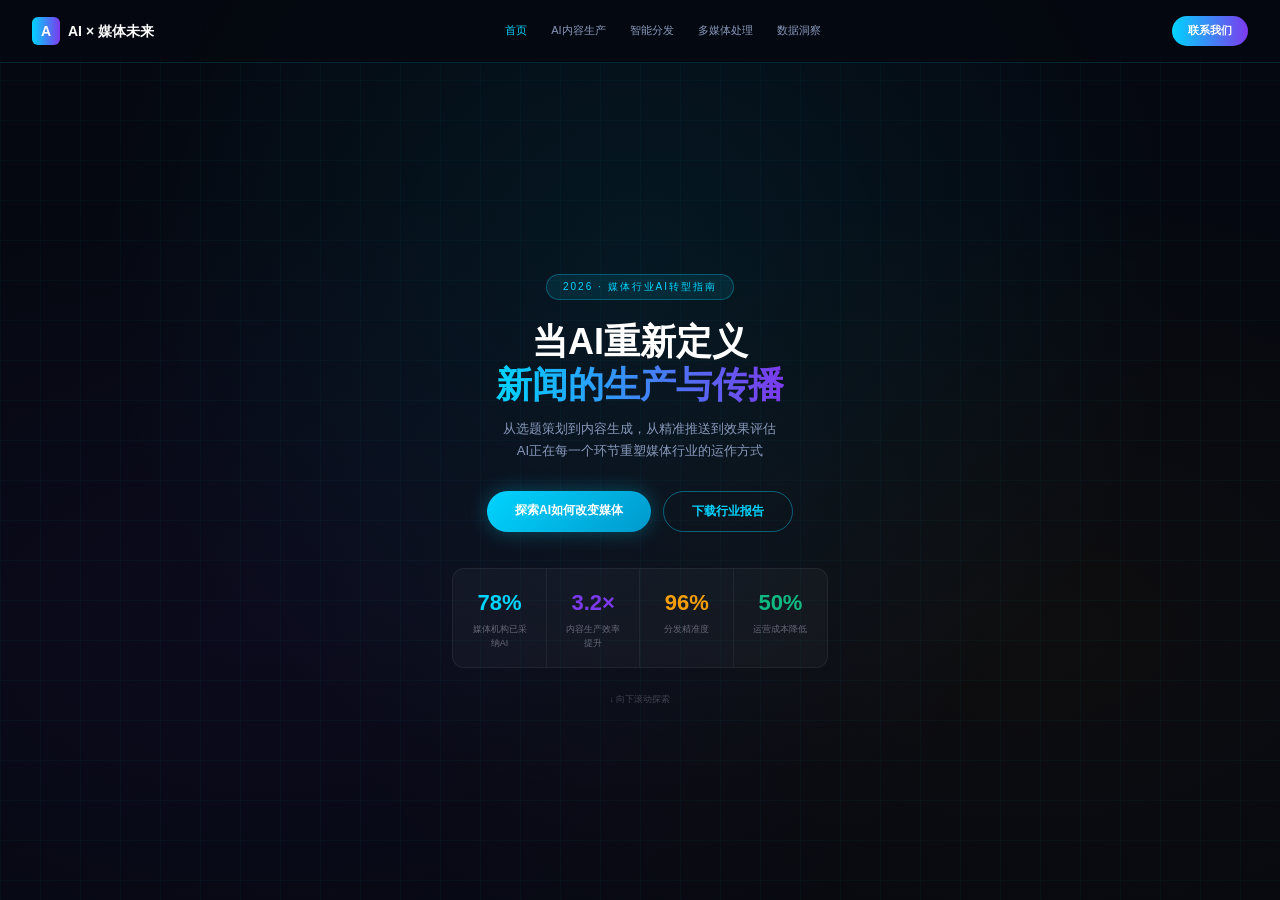
==== index.html @ 58818c27 "feat: hero section with gradient title, stats bar, and CTAs" ====
<!DOCTYPE html>
<html lang="zh-CN">
<head>
  <meta charset="UTF-8">
  <meta name="viewport" content="width=device-width, initial-scale=1.0">
  <title>AI × 媒体未来</title>
  <link rel="stylesheet" href="styles.css">
</head>
<body>
  <nav class="navbar">
    <div class="navbar__logo">
      <div class="navbar__logo-icon">A</div>
      <span class="navbar__logo-text">AI × 媒体未来</span>
    </div>
    <div class="navbar__links">
      <a href="#" class="navbar__link navbar__link--active">首页</a>
      <a href="#scene-cyan" class="navbar__link">AI内容生产</a>
      <a href="#scene-purple" class="navbar__link">智能分发</a>
      <a href="#scene-gold" class="navbar__link">多媒体处理</a>
      <a href="#scene-green" class="navbar__link">数据洞察</a>
    </div>
    <a href="#cta" class="navbar__cta">联系我们</a>
  </nav>
  <section class="hero">
    <div class="hero__grid-bg"></div>
    <div class="hero__content">
      <div class="hero__badge">2026 · 媒体行业AI转型指南</div>
      <h1 class="hero__title">
        当AI重新定义<br>
        <span class="hero__title-gradient">新闻的生产与传播</span>
      </h1>
      <p class="hero__subtitle">
        从选题策划到内容生成，从精准推送到效果评估<br>
        AI正在每一个环节重塑媒体行业的运作方式
      </p>
      <div class="hero__buttons">
        <a href="#scene-cyan" class="btn btn--primary">探索AI如何改变媒体</a>
        <a href="#" class="btn btn--outline">下载行业报告</a>
      </div>
      <div class="hero__stats">
        <div class="hero__stat">
          <div class="hero__stat-value" style="color: var(--cyan)">78%</div>
          <div class="hero__stat-label">媒体机构已采纳AI</div>
        </div>
        <div class="hero__stat">
          <div class="hero__stat-value" style="color: var(--purple)">3.2×</div>
          <div class="hero__stat-label">内容生产效率提升</div>
        </div>
        <div class="hero__stat">
          <div class="hero__stat-value" style="color: var(--gold)">96%</div>
          <div class="hero__stat-label">分发精准度</div>
        </div>
        <div class="hero__stat">
          <div class="hero__stat-value" style="color: var(--green)">50%</div>
          <div class="hero__stat-label">运营成本降低</div>
        </div>
      </div>
      <div class="hero__scroll-hint">↓ 向下滚动探索</div>
    </div>
  </section>
  <section id="scene-cyan" class="scene scene--cyan"></section>
  <section id="scene-purple" class="scene scene--purple"></section>
  <section id="scene-gold" class="scene scene--gold"></section>
  <section id="scene-green" class="scene scene--green"></section>
  <section class="cta-section"></section>
  <footer class="footer"></footer>
</body>
</html>
---- styles.css ----
*,
*::before,
*::after {
  margin: 0;
  padding: 0;
  box-sizing: border-box;
}

:root {
  --bg: #050810;
  --bg-card: #111833;
  --text: #fff;
  --text-secondary: #8899bb;
  --text-muted: #667;
  --text-dim: #445;
  --cyan: #00d4ff;
  --purple: #7c3aed;
  --gold: #f59e0b;
  --green: #10b981;
  --theme-color: var(--cyan);
  --gradient: linear-gradient(90deg, #00d4ff, #7c3aed);
}

body {
  font-family: -apple-system, BlinkMacSystemFont, "Segoe UI", Roboto, sans-serif;
  background: var(--bg);
  color: var(--text);
  line-height: 1.6;
  overflow-x: hidden;
}

a {
  text-decoration: none;
  color: inherit;
}

/* ── Navbar ── */

.navbar {
  position: fixed;
  top: 0;
  left: 0;
  right: 0;
  z-index: 100;
  display: flex;
  align-items: center;
  justify-content: space-between;
  padding: 16px 32px;
  background: rgba(5, 8, 16, 0.9);
  border-bottom: 1px solid rgba(0, 212, 255, 0.15);
}

.navbar__logo {
  display: flex;
  align-items: center;
  gap: 8px;
}

.navbar__logo-icon {
  width: 28px;
  height: 28px;
  background: var(--gradient);
  border-radius: 6px;
  display: flex;
  align-items: center;
  justify-content: center;
  font-size: 14px;
  font-weight: bold;
  color: var(--text);
}

.navbar__logo-text {
  font-size: 14px;
  font-weight: 600;
}

.navbar__links {
  display: flex;
  gap: 24px;
}

.navbar__link {
  font-size: 11px;
  color: var(--text-secondary);
  transition: color 0.3s;
}

.navbar__link:hover,
.navbar__link--active {
  color: var(--cyan);
}

.navbar__cta {
  background: var(--gradient);
  color: var(--text);
  padding: 6px 16px;
  border-radius: 20px;
  font-size: 11px;
  font-weight: 600;
  transition: box-shadow 0.3s;
}

.navbar__cta:hover {
  box-shadow: 0 0 16px rgba(0, 212, 255, 0.4);
}

/* Buttons */
.btn {
  display: inline-block;
  padding: 10px 28px;
  border-radius: 24px;
  font-size: 12px;
  font-weight: 600;
  transition: all 0.3s;
}

.btn--primary {
  background: linear-gradient(135deg, #00d4ff, #0099cc);
  color: var(--text);
  box-shadow: 0 0 20px rgba(0, 212, 255, 0.3);
}

.btn--primary:hover {
  box-shadow: 0 0 30px rgba(0, 212, 255, 0.5);
}

.btn--outline {
  border: 1px solid rgba(0, 212, 255, 0.4);
  color: var(--cyan);
}

.btn--outline:hover {
  border-color: var(--cyan);
  background: rgba(0, 212, 255, 0.05);
}

/* Hero */
.hero {
  position: relative;
  min-height: 100vh;
  display: flex;
  align-items: center;
  justify-content: center;
  text-align: center;
  padding: 120px 32px 40px;
  background:
    radial-gradient(ellipse at 50% 30%, rgba(0, 212, 255, 0.08) 0%, transparent 60%),
    radial-gradient(ellipse at 20% 70%, rgba(124, 58, 237, 0.06) 0%, transparent 50%),
    radial-gradient(ellipse at 80% 70%, rgba(245, 158, 11, 0.04) 0%, transparent 50%);
}

.hero__grid-bg {
  position: absolute;
  inset: 0;
  background-image:
    linear-gradient(rgba(0, 212, 255, 0.03) 1px, transparent 1px),
    linear-gradient(90deg, rgba(0, 212, 255, 0.03) 1px, transparent 1px);
  background-size: 40px 40px;
  pointer-events: none;
}

.hero__content {
  position: relative;
  display: flex;
  flex-direction: column;
  align-items: center;
  max-width: 600px;
}

.hero__badge {
  display: inline-block;
  background: rgba(0, 212, 255, 0.1);
  border: 1px solid rgba(0, 212, 255, 0.3);
  border-radius: 20px;
  padding: 4px 16px;
  font-size: 10px;
  color: var(--cyan);
  letter-spacing: 2px;
  margin-bottom: 20px;
}

.hero__title {
  font-size: 36px;
  font-weight: 800;
  line-height: 1.2;
  margin-bottom: 12px;
}

.hero__title-gradient {
  background: var(--gradient);
  -webkit-background-clip: text;
  -webkit-text-fill-color: transparent;
  background-clip: text;
}

.hero__subtitle {
  font-size: 13px;
  color: var(--text-secondary);
  line-height: 1.7;
  margin-bottom: 28px;
}

.hero__buttons {
  display: flex;
  gap: 12px;
  margin-bottom: 36px;
}

.hero__stats {
  display: flex;
  width: 100%;
  max-width: 560px;
  background: rgba(255, 255, 255, 0.03);
  border: 1px solid rgba(255, 255, 255, 0.06);
  border-radius: 12px;
  overflow: hidden;
}

.hero__stat {
  flex: 1;
  padding: 16px;
  text-align: center;
  border-right: 1px solid rgba(255, 255, 255, 0.06);
}

.hero__stat:last-child {
  border-right: none;
}

.hero__stat-value {
  font-size: 22px;
  font-weight: 800;
}

.hero__stat-label {
  font-size: 9px;
  color: var(--text-muted);
  margin-top: 2px;
}

.hero__scroll-hint {
  margin-top: 24px;
  font-size: 9px;
  color: var(--text-dim);
  animation: pulse 2s infinite;
}

@keyframes pulse {
  0%, 100% { opacity: 0.4; }
  50% { opacity: 1; }
}
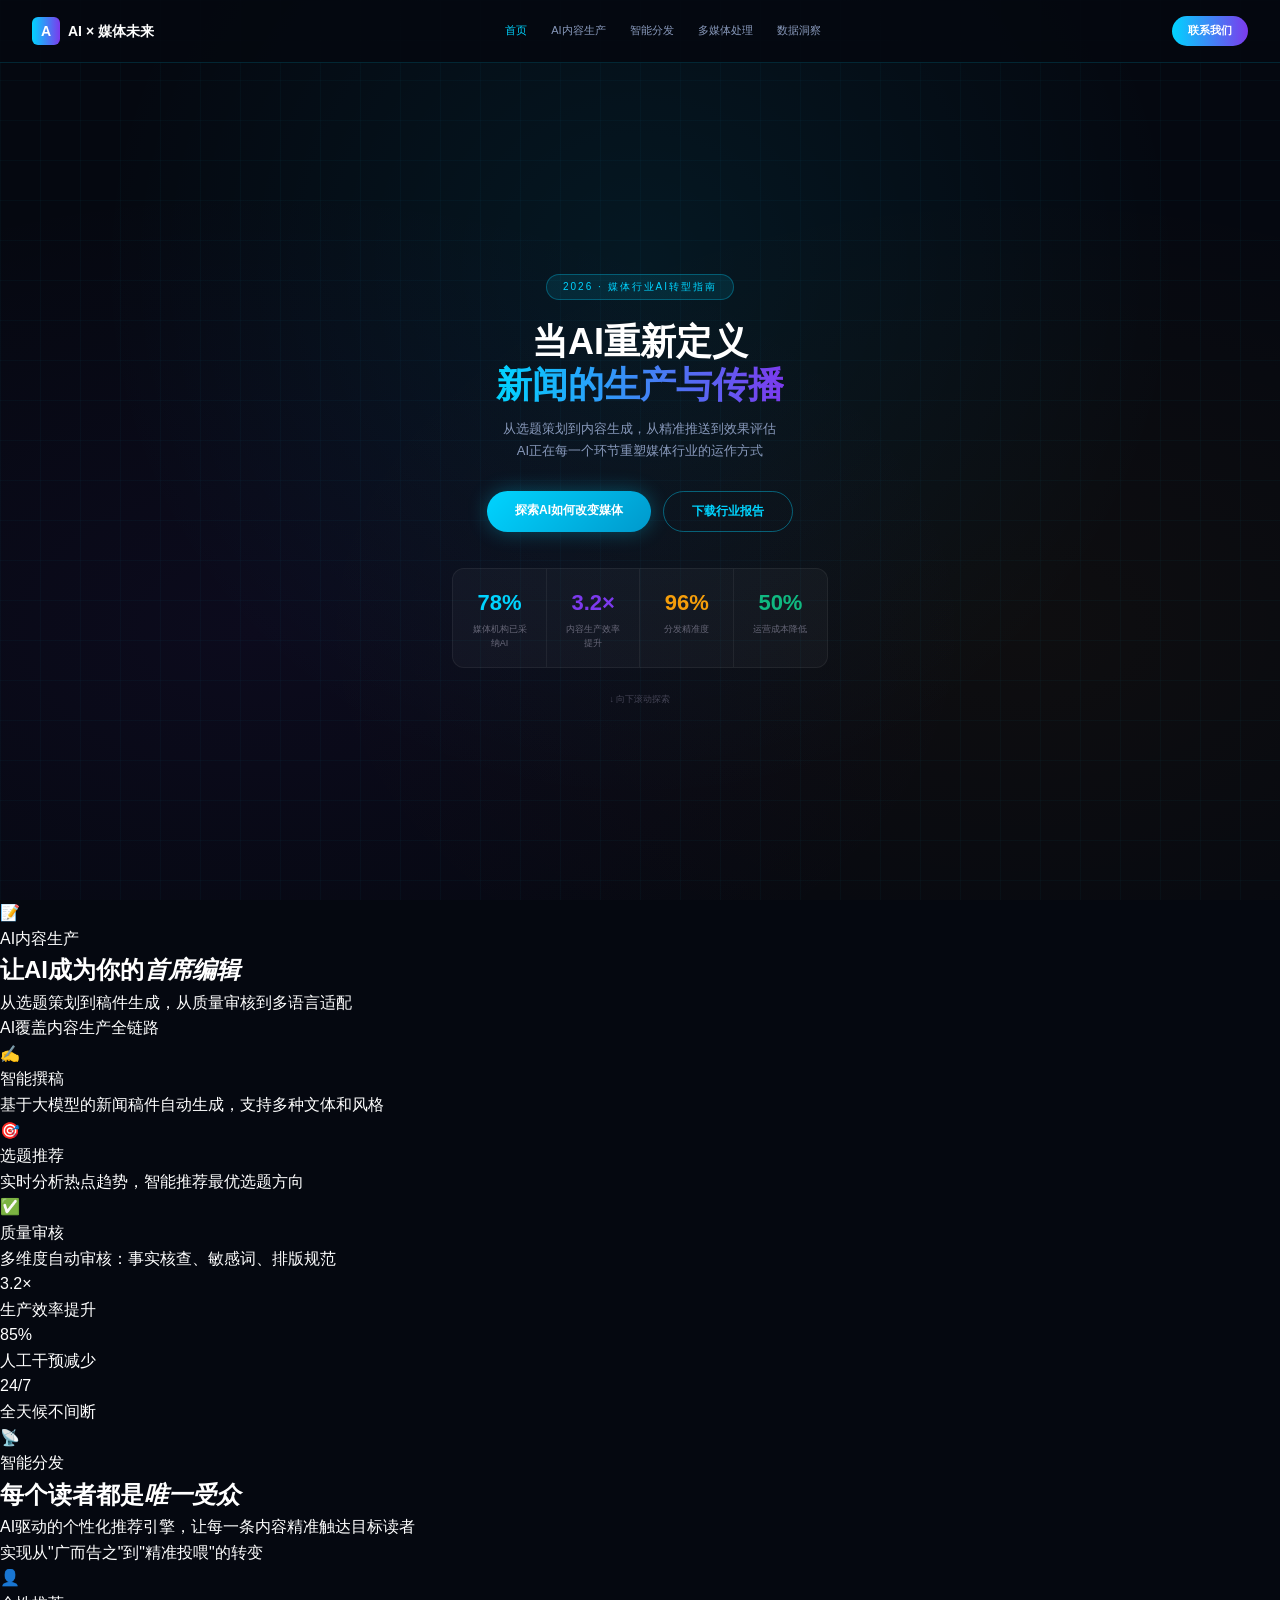
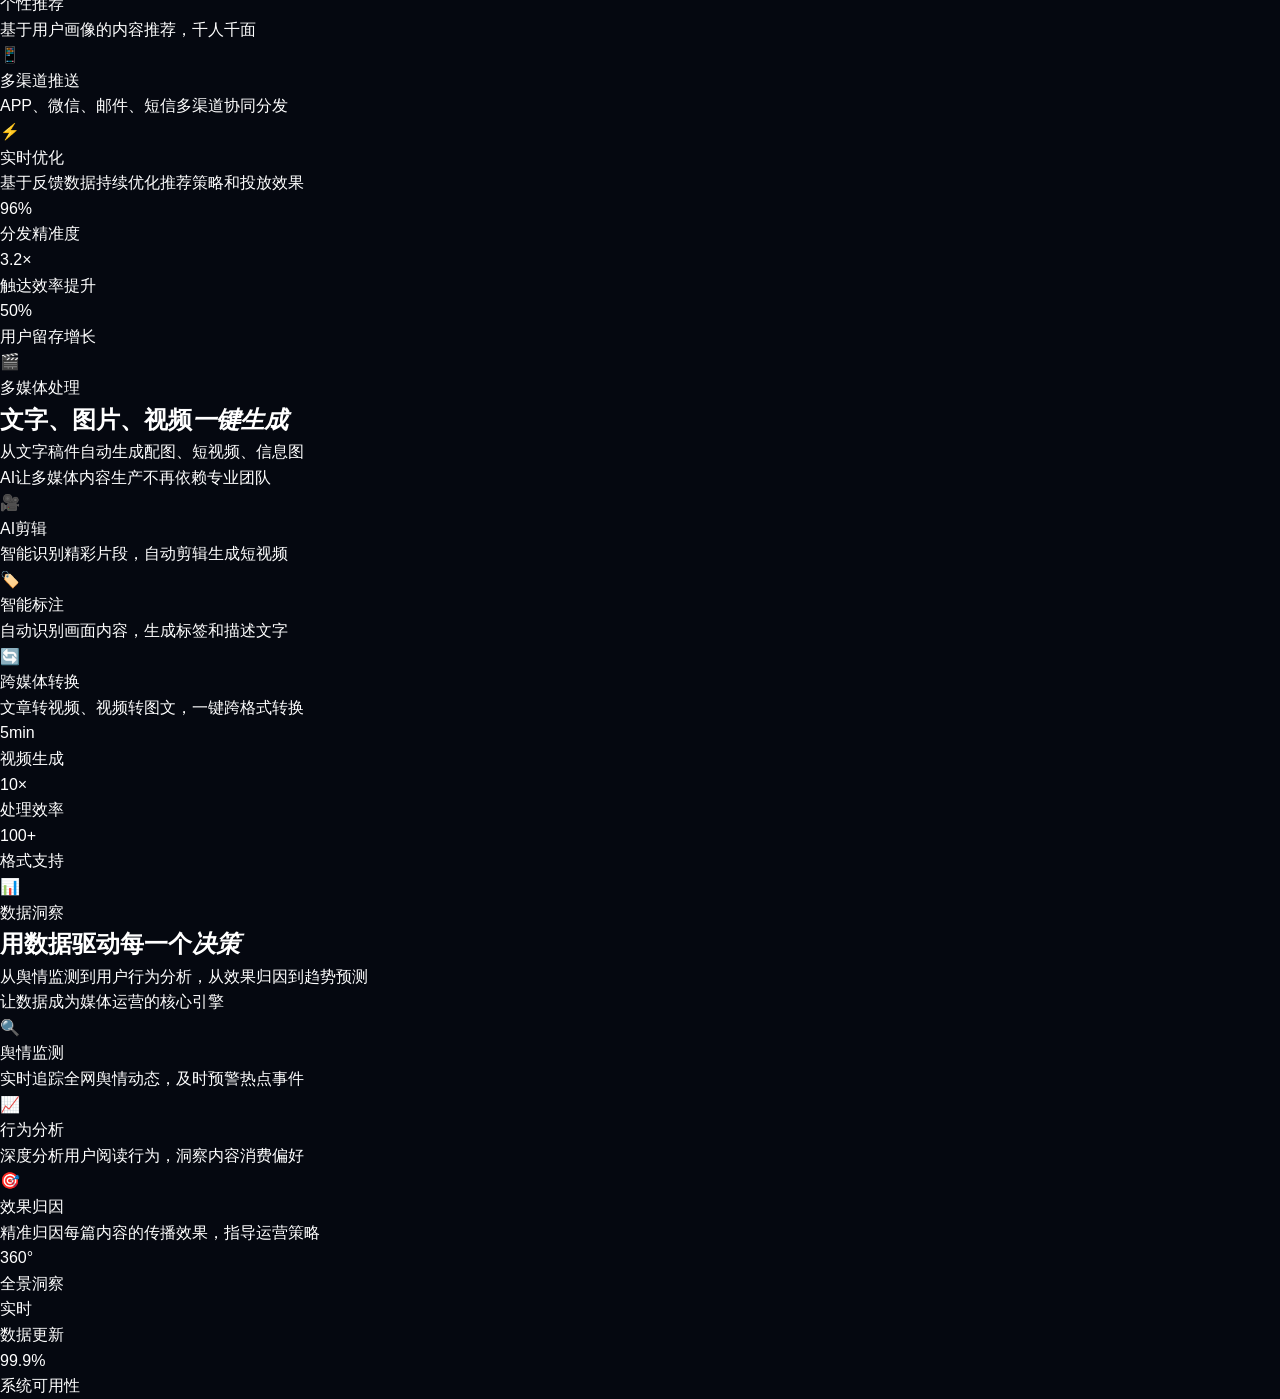
==== commit 3282821e: "feat: add remaining 3 scene sections (purple, gold, green)" ====
--- a/index.html
+++ b/index.html
@@ -58,10 +58,166 @@
       <div class="hero__scroll-hint">↓ 向下滚动探索</div>
     </div>
   </section>
-  <section id="scene-cyan" class="scene scene--cyan"></section>
-  <section id="scene-purple" class="scene scene--purple"></section>
-  <section id="scene-gold" class="scene scene--gold"></section>
-  <section id="scene-green" class="scene scene--green"></section>
+  <section id="scene-cyan" class="scene scene--cyan">
+    <div class="scene__divider"></div>
+    <div class="scene__label">
+      <div class="scene__icon">📝</div>
+      <span class="scene__label-text">AI内容生产</span>
+    </div>
+    <h2 class="scene__title">让AI成为你的<em>首席编辑</em></h2>
+    <p class="scene__desc">从选题策划到稿件生成，从质量审核到多语言适配<br>AI覆盖内容生产全链路</p>
+    <div class="scene__cards">
+      <div class="scene__card">
+        <div class="scene__card-icon">✍️</div>
+        <div class="scene__card-title">智能撰稿</div>
+        <div class="scene__card-desc">基于大模型的新闻稿件自动生成，支持多种文体和风格</div>
+      </div>
+      <div class="scene__card">
+        <div class="scene__card-icon">🎯</div>
+        <div class="scene__card-title">选题推荐</div>
+        <div class="scene__card-desc">实时分析热点趋势，智能推荐最优选题方向</div>
+      </div>
+      <div class="scene__card">
+        <div class="scene__card-icon">✅</div>
+        <div class="scene__card-title">质量审核</div>
+        <div class="scene__card-desc">多维度自动审核：事实核查、敏感词、排版规范</div>
+      </div>
+    </div>
+    <div class="scene__data">
+      <div class="scene__data-item">
+        <div class="scene__data-value">3.2×</div>
+        <div class="scene__data-label">生产效率提升</div>
+      </div>
+      <div class="scene__data-item">
+        <div class="scene__data-value">85%</div>
+        <div class="scene__data-label">人工干预减少</div>
+      </div>
+      <div class="scene__data-item">
+        <div class="scene__data-value">24/7</div>
+        <div class="scene__data-label">全天候不间断</div>
+      </div>
+    </div>
+  </section>
+  <section id="scene-purple" class="scene scene--purple">
+    <div class="scene__divider"></div>
+    <div class="scene__label">
+      <div class="scene__icon">📡</div>
+      <span class="scene__label-text">智能分发</span>
+    </div>
+    <h2 class="scene__title">每个读者都是<em>唯一受众</em></h2>
+    <p class="scene__desc">AI驱动的个性化推荐引擎，让每一条内容精准触达目标读者<br>实现从"广而告之"到"精准投喂"的转变</p>
+    <div class="scene__cards">
+      <div class="scene__card">
+        <div class="scene__card-icon">👤</div>
+        <div class="scene__card-title">个性推荐</div>
+        <div class="scene__card-desc">基于用户画像的内容推荐，千人千面</div>
+      </div>
+      <div class="scene__card">
+        <div class="scene__card-icon">📱</div>
+        <div class="scene__card-title">多渠道推送</div>
+        <div class="scene__card-desc">APP、微信、邮件、短信多渠道协同分发</div>
+      </div>
+      <div class="scene__card">
+        <div class="scene__card-icon">⚡</div>
+        <div class="scene__card-title">实时优化</div>
+        <div class="scene__card-desc">基于反馈数据持续优化推荐策略和投放效果</div>
+      </div>
+    </div>
+    <div class="scene__data">
+      <div class="scene__data-item">
+        <div class="scene__data-value">96%</div>
+        <div class="scene__data-label">分发精准度</div>
+      </div>
+      <div class="scene__data-item">
+        <div class="scene__data-value">3.2×</div>
+        <div class="scene__data-label">触达效率提升</div>
+      </div>
+      <div class="scene__data-item">
+        <div class="scene__data-value">50%</div>
+        <div class="scene__data-label">用户留存增长</div>
+      </div>
+    </div>
+  </section>
+  <section id="scene-gold" class="scene scene--gold">
+    <div class="scene__divider"></div>
+    <div class="scene__label">
+      <div class="scene__icon">🎬</div>
+      <span class="scene__label-text">多媒体处理</span>
+    </div>
+    <h2 class="scene__title">文字、图片、视频<em>一键生成</em></h2>
+    <p class="scene__desc">从文字稿件自动生成配图、短视频、信息图<br>AI让多媒体内容生产不再依赖专业团队</p>
+    <div class="scene__cards">
+      <div class="scene__card">
+        <div class="scene__card-icon">🎥</div>
+        <div class="scene__card-title">AI剪辑</div>
+        <div class="scene__card-desc">智能识别精彩片段，自动剪辑生成短视频</div>
+      </div>
+      <div class="scene__card">
+        <div class="scene__card-icon">🏷️</div>
+        <div class="scene__card-title">智能标注</div>
+        <div class="scene__card-desc">自动识别画面内容，生成标签和描述文字</div>
+      </div>
+      <div class="scene__card">
+        <div class="scene__card-icon">🔄</div>
+        <div class="scene__card-title">跨媒体转换</div>
+        <div class="scene__card-desc">文章转视频、视频转图文，一键跨格式转换</div>
+      </div>
+    </div>
+    <div class="scene__data">
+      <div class="scene__data-item">
+        <div class="scene__data-value">5min</div>
+        <div class="scene__data-label">视频生成</div>
+      </div>
+      <div class="scene__data-item">
+        <div class="scene__data-value">10×</div>
+        <div class="scene__data-label">处理效率</div>
+      </div>
+      <div class="scene__data-item">
+        <div class="scene__data-value">100+</div>
+        <div class="scene__data-label">格式支持</div>
+      </div>
+    </div>
+  </section>
+  <section id="scene-green" class="scene scene--green">
+    <div class="scene__divider"></div>
+    <div class="scene__label">
+      <div class="scene__icon">📊</div>
+      <span class="scene__label-text">数据洞察</span>
+    </div>
+    <h2 class="scene__title">用数据驱动每一个<em>决策</em></h2>
+    <p class="scene__desc">从舆情监测到用户行为分析，从效果归因到趋势预测<br>让数据成为媒体运营的核心引擎</p>
+    <div class="scene__cards">
+      <div class="scene__card">
+        <div class="scene__card-icon">🔍</div>
+        <div class="scene__card-title">舆情监测</div>
+        <div class="scene__card-desc">实时追踪全网舆情动态，及时预警热点事件</div>
+      </div>
+      <div class="scene__card">
+        <div class="scene__card-icon">📈</div>
+        <div class="scene__card-title">行为分析</div>
+        <div class="scene__card-desc">深度分析用户阅读行为，洞察内容消费偏好</div>
+      </div>
+      <div class="scene__card">
+        <div class="scene__card-icon">🎯</div>
+        <div class="scene__card-title">效果归因</div>
+        <div class="scene__card-desc">精准归因每篇内容的传播效果，指导运营策略</div>
+      </div>
+    </div>
+    <div class="scene__data">
+      <div class="scene__data-item">
+        <div class="scene__data-value">360°</div>
+        <div class="scene__data-label">全景洞察</div>
+      </div>
+      <div class="scene__data-item">
+        <div class="scene__data-value">实时</div>
+        <div class="scene__data-label">数据更新</div>
+      </div>
+      <div class="scene__data-item">
+        <div class="scene__data-value">99.9%</div>
+        <div class="scene__data-label">系统可用性</div>
+      </div>
+    </div>
+  </section>
   <section class="cta-section"></section>
   <footer class="footer"></footer>
 </body>
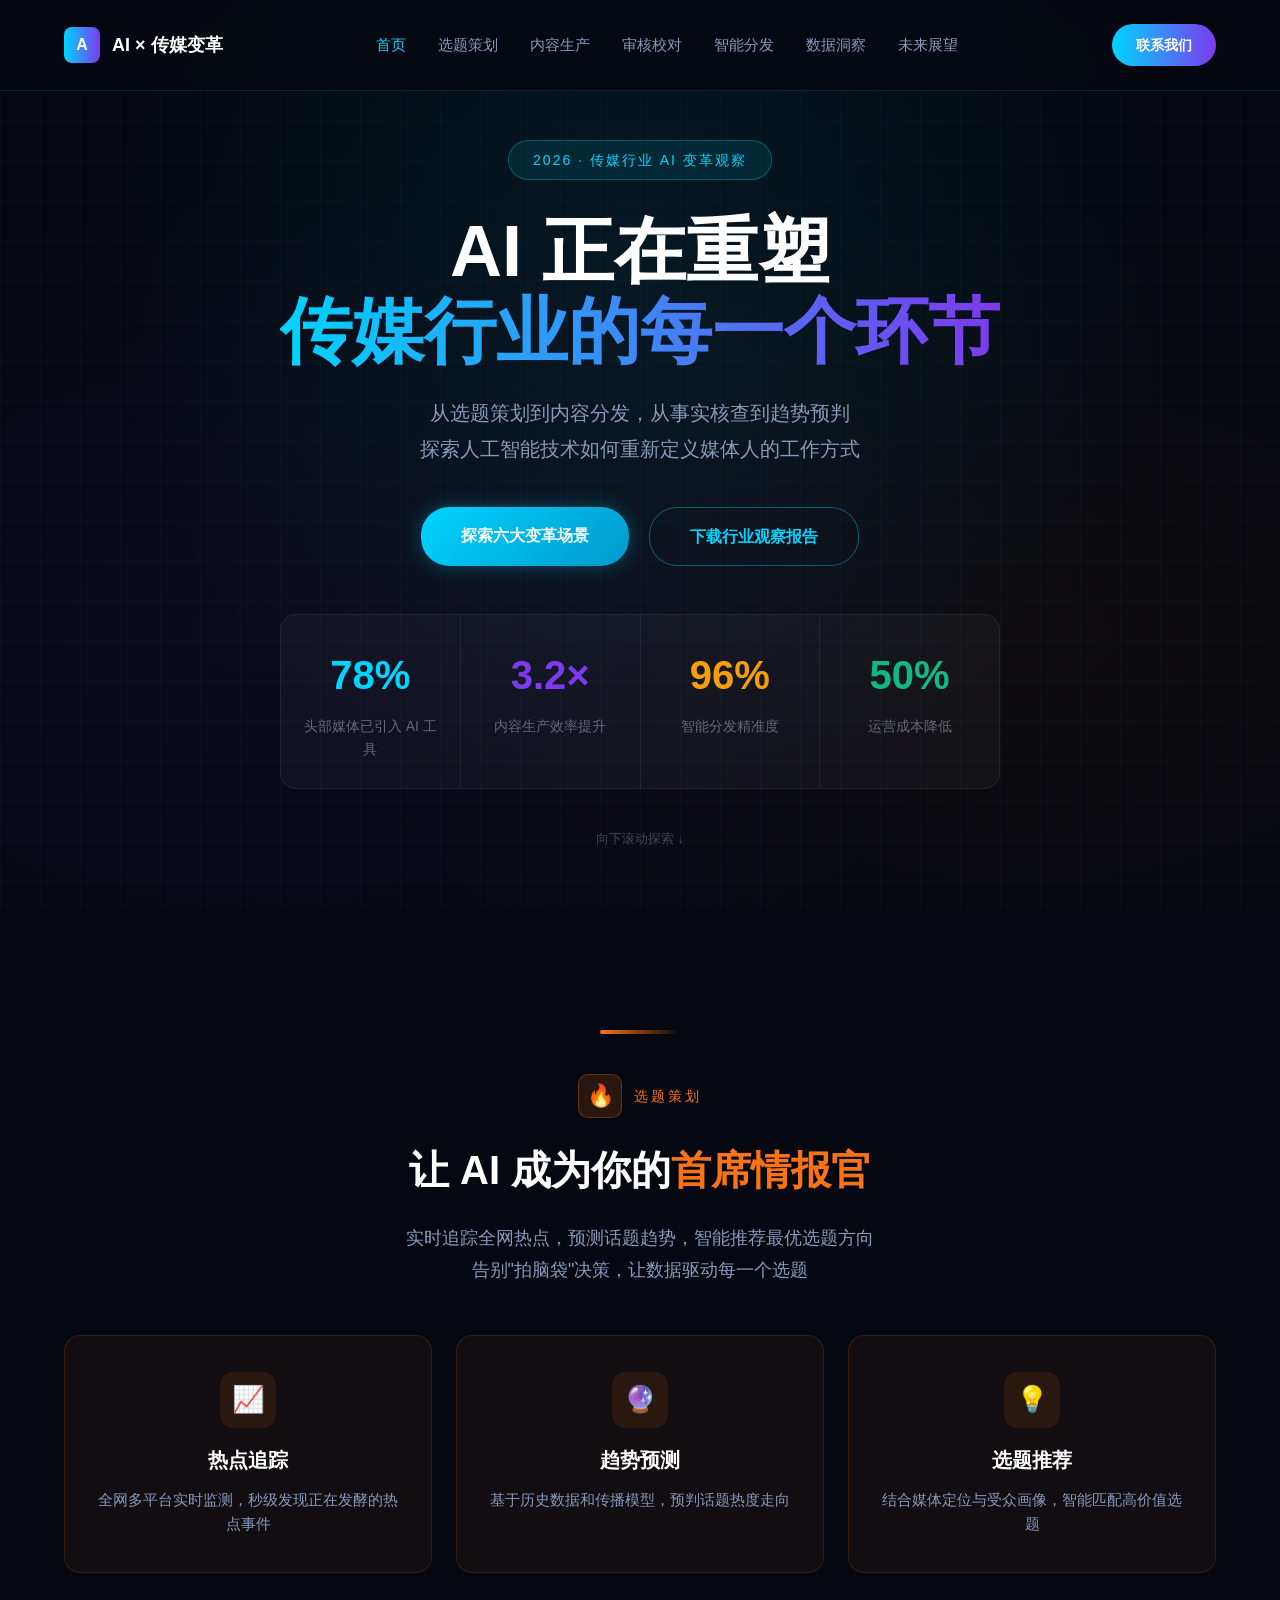
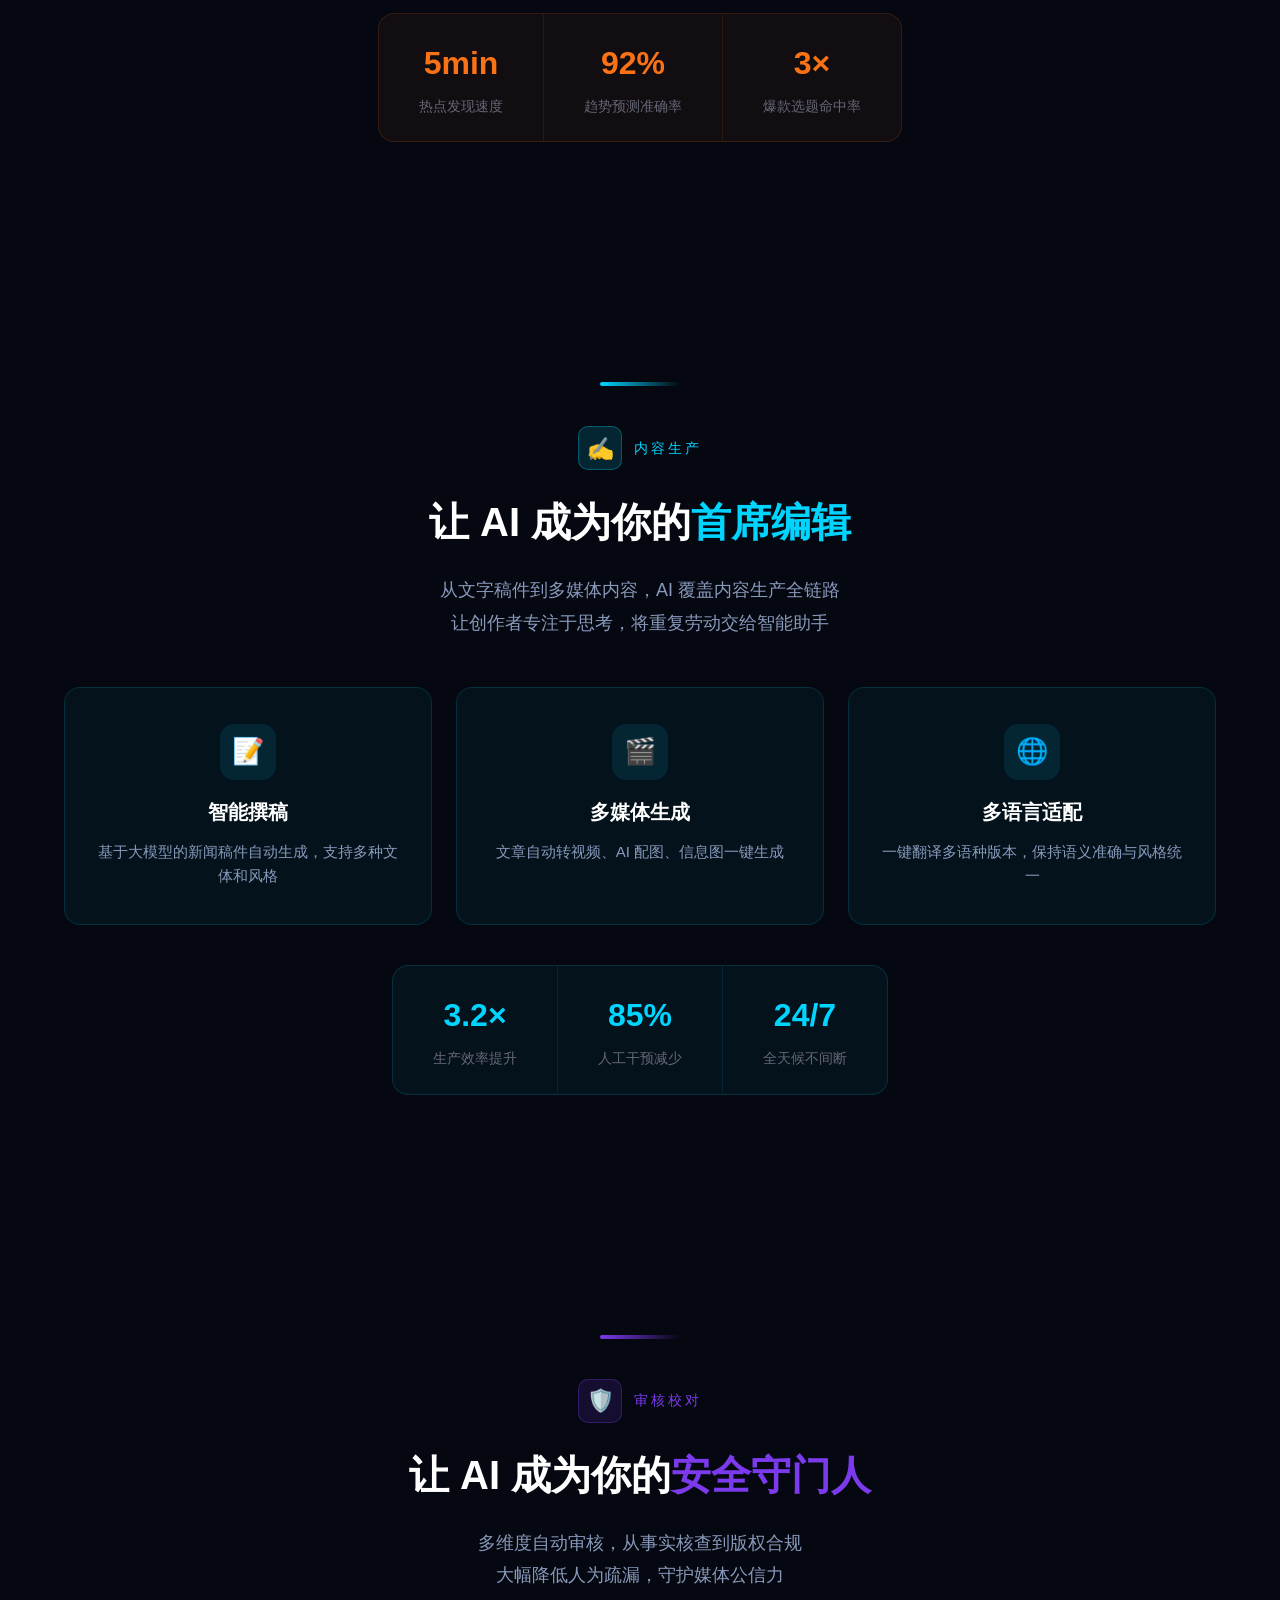
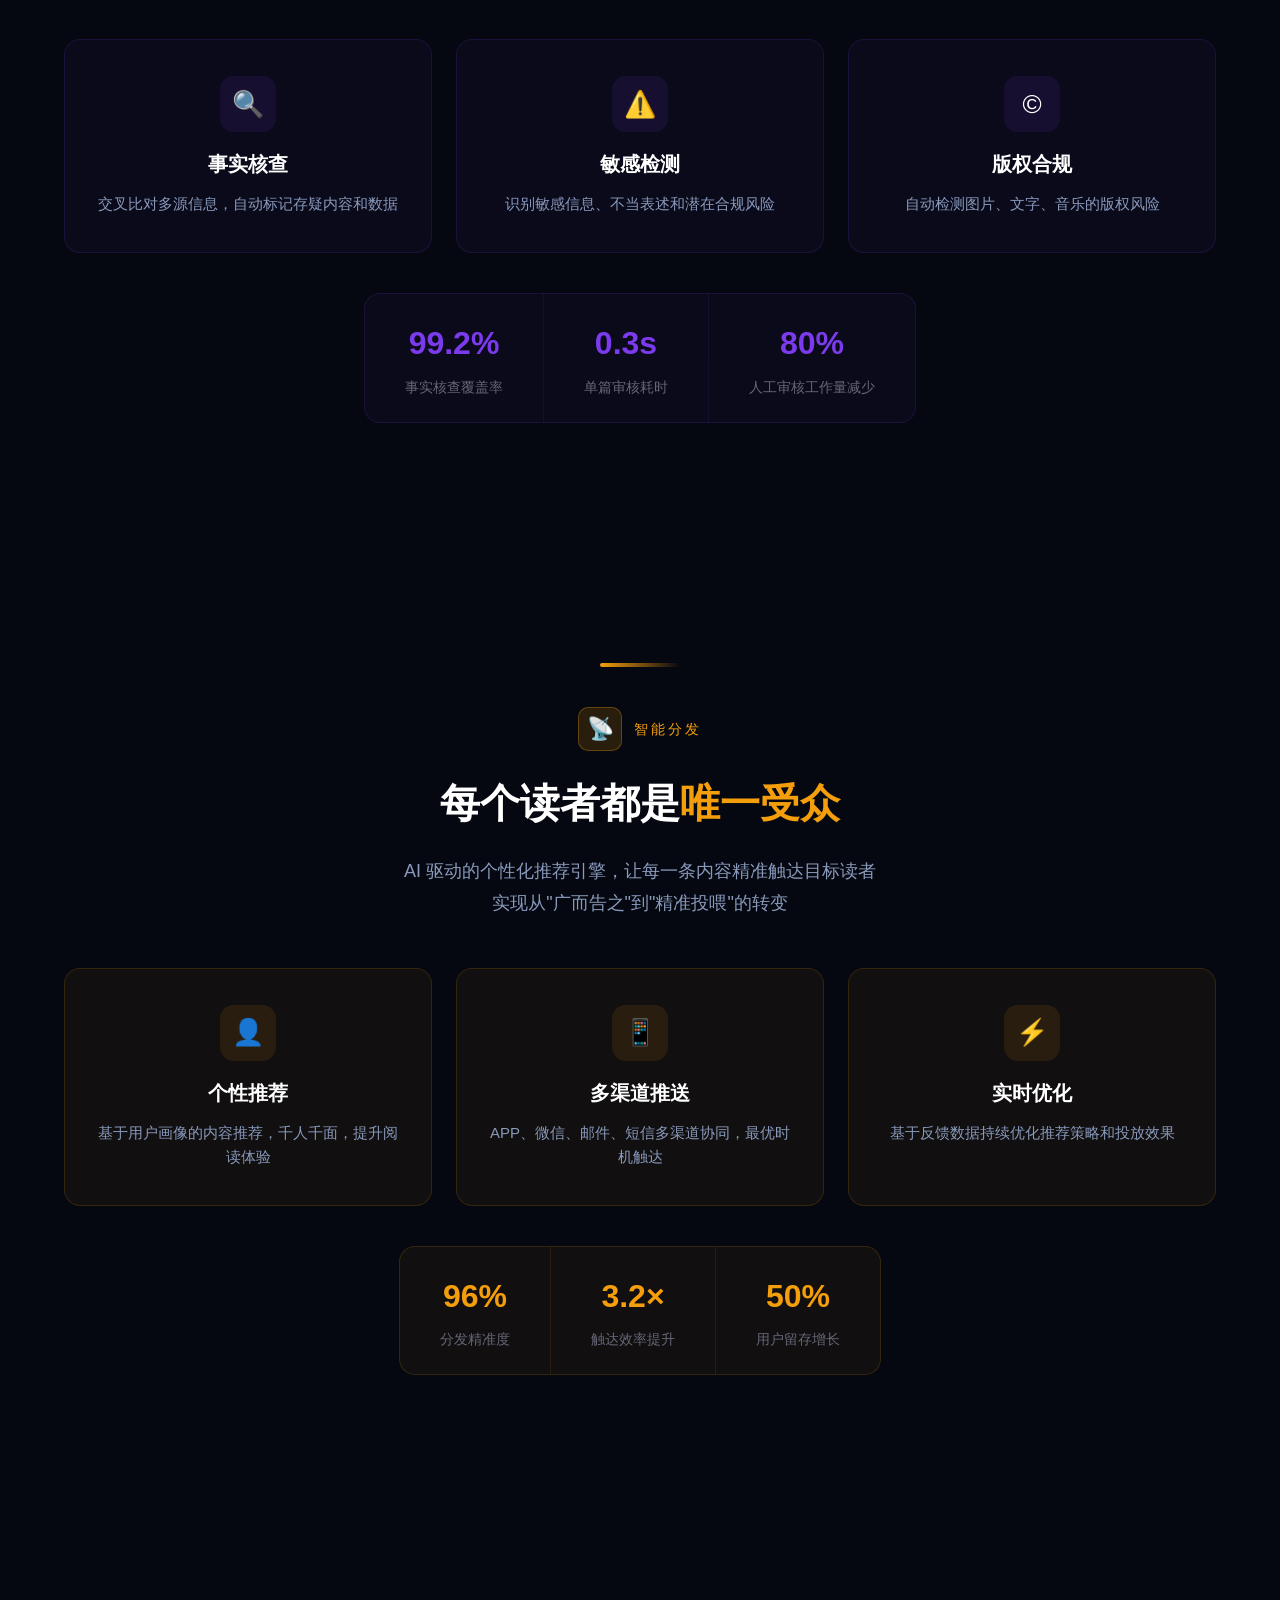
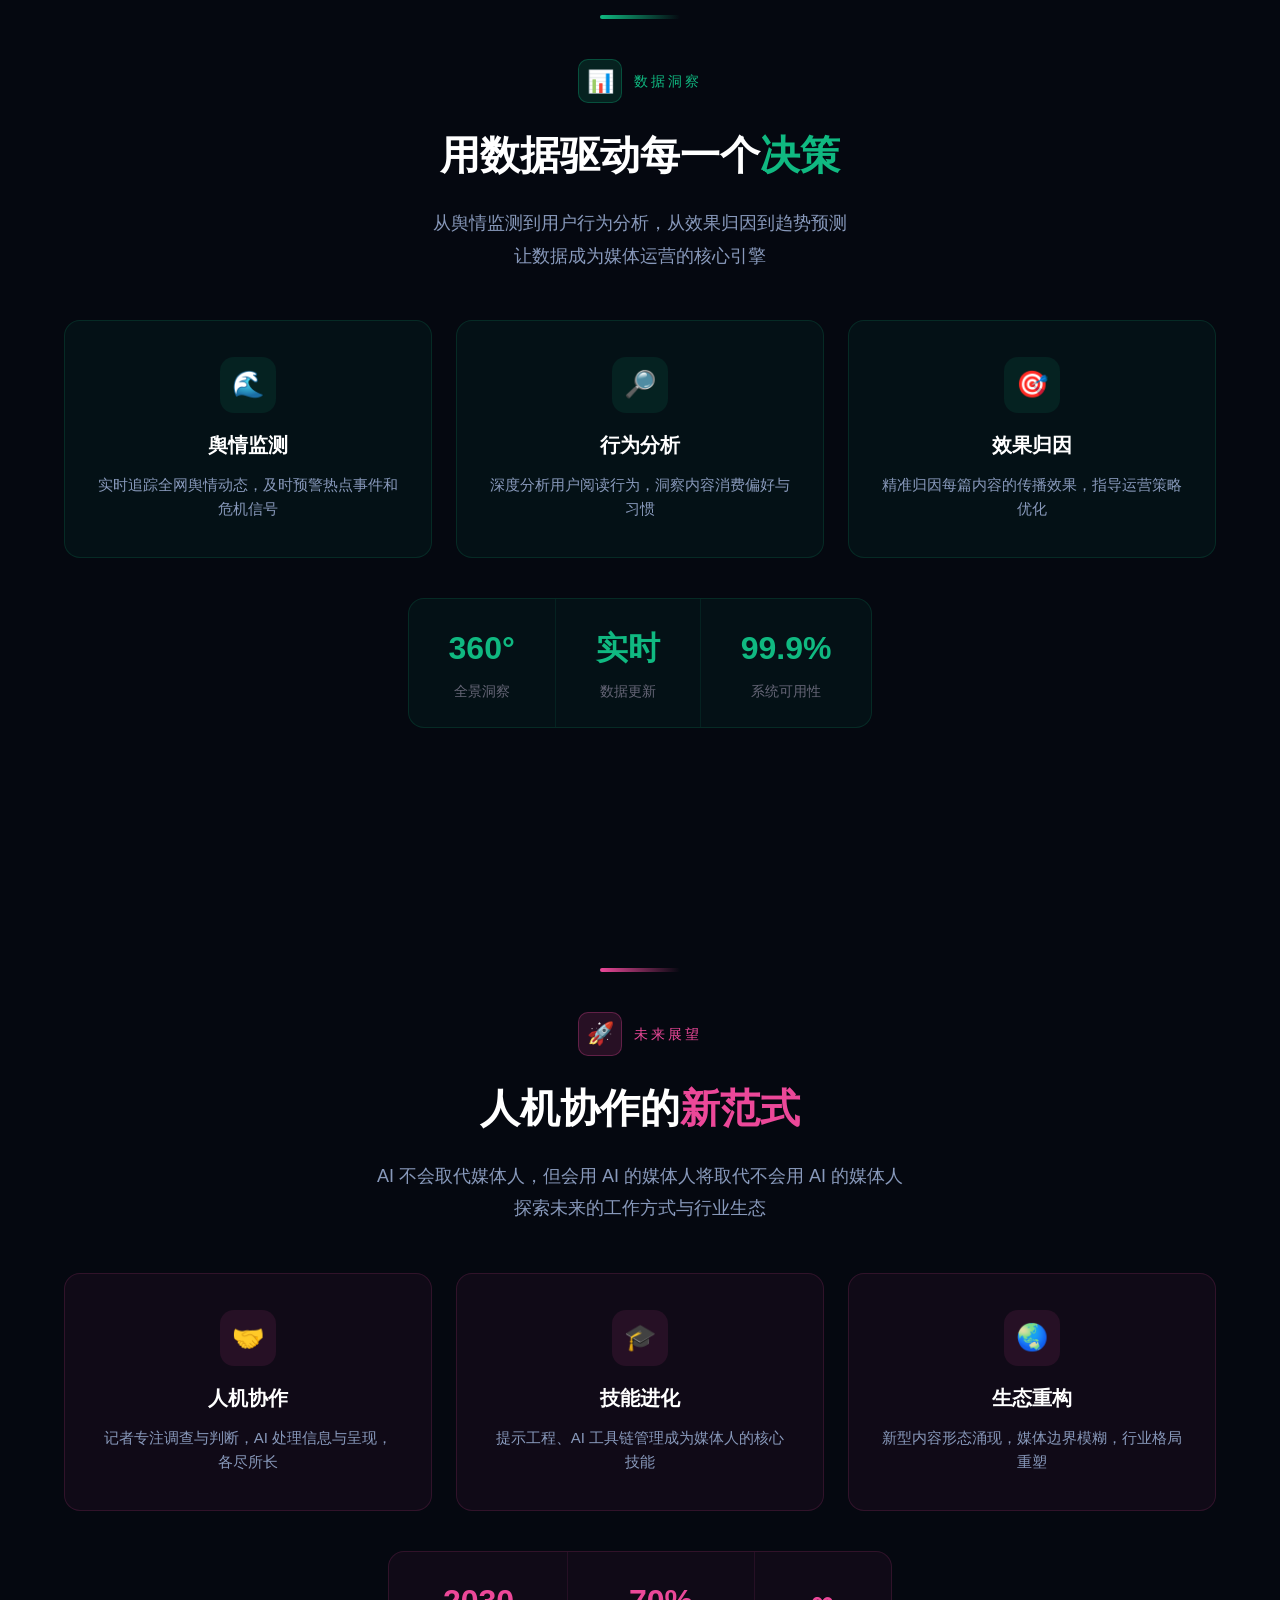
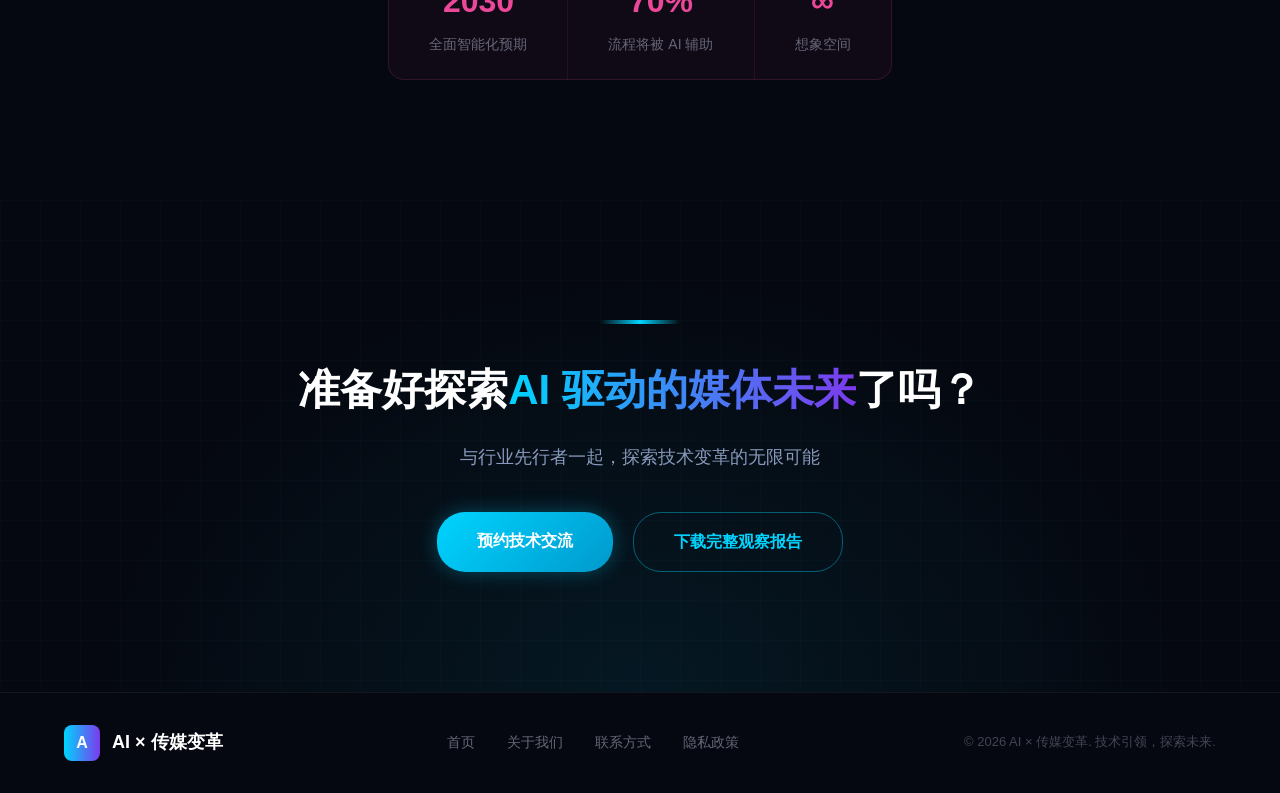
==== commit fc32d5bc: "feat: add detail pages for all six sections and link from homepage - Convert remaining 4 section car" ====
--- a/index.html
+++ b/index.html
@@ -3,44 +3,54 @@
 <head>
   <meta charset="UTF-8">
   <meta name="viewport" content="width=device-width, initial-scale=1.0">
-  <title>AI × 媒体未来</title>
+  <meta name="description" content="探索AI如何重塑传媒行业——从选题策划到内容分发，了解人工智能对媒体人工作方式的六大变革">
+  <meta name="keywords" content="AI,人工智能,传媒行业,新闻媒体,内容生产,智能分发">
+  <meta name="author" content="HW">
+  <meta property="og:title" content="AI 正在重塑传媒行业">
+  <meta property="og:description" content="探索AI如何重塑传媒行业——从选题策划到内容分发">
+  <meta property="og:type" content="website">
+  <link rel="canonical" href="./">
+  <title>AI 正在重塑传媒行业</title>
   <link rel="stylesheet" href="styles.css">
 </head>
 <body>
   <nav class="navbar">
     <div class="navbar__logo">
       <div class="navbar__logo-icon">A</div>
-      <span class="navbar__logo-text">AI × 媒体未来</span>
+      <span class="navbar__logo-text">AI × 传媒变革</span>
     </div>
     <div class="navbar__links">
       <a href="#" class="navbar__link navbar__link--active">首页</a>
-      <a href="#scene-cyan" class="navbar__link">AI内容生产</a>
-      <a href="#scene-purple" class="navbar__link">智能分发</a>
-      <a href="#scene-gold" class="navbar__link">多媒体处理</a>
-      <a href="#scene-green" class="navbar__link">数据洞察</a>
+      <a href="#topic" class="navbar__link">选题策划</a>
+      <a href="#produce" class="navbar__link">内容生产</a>
+      <a href="#review" class="navbar__link">审核校对</a>
+      <a href="#distribute" class="navbar__link">智能分发</a>
+      <a href="#insight" class="navbar__link">数据洞察</a>
+      <a href="#future" class="navbar__link">未来展望</a>
     </div>
     <a href="#cta" class="navbar__cta">联系我们</a>
   </nav>
+
   <section class="hero">
     <div class="hero__grid-bg"></div>
     <div class="hero__content">
-      <div class="hero__badge">2026 · 媒体行业AI转型指南</div>
+      <div class="hero__badge">2026 · 传媒行业 AI 变革观察</div>
       <h1 class="hero__title">
-        当AI重新定义<br>
-        <span class="hero__title-gradient">新闻的生产与传播</span>
+        AI 正在重塑<br>
+        <span class="hero__title-gradient">传媒行业的每一个环节</span>
       </h1>
       <p class="hero__subtitle">
-        从选题策划到内容生成，从精准推送到效果评估<br>
-        AI正在每一个环节重塑媒体行业的运作方式
+        从选题策划到内容分发，从事实核查到趋势预判<br>
+        探索人工智能技术如何重新定义媒体人的工作方式
       </p>
       <div class="hero__buttons">
-        <a href="#scene-cyan" class="btn btn--primary">探索AI如何改变媒体</a>
-        <a href="#" class="btn btn--outline">下载行业报告</a>
+        <a href="#topic" class="btn btn--primary">探索六大变革场景</a>
+        <a href="#" class="btn btn--outline">下载行业观察报告</a>
       </div>
       <div class="hero__stats">
         <div class="hero__stat">
           <div class="hero__stat-value" style="color: var(--cyan)">78%</div>
-          <div class="hero__stat-label">媒体机构已采纳AI</div>
+          <div class="hero__stat-label">头部媒体已引入 AI 工具</div>
         </div>
         <div class="hero__stat">
           <div class="hero__stat-value" style="color: var(--purple)">3.2×</div>
@@ -48,40 +58,82 @@
         </div>
         <div class="hero__stat">
           <div class="hero__stat-value" style="color: var(--gold)">96%</div>
-          <div class="hero__stat-label">分发精准度</div>
+          <div class="hero__stat-label">智能分发精准度</div>
         </div>
         <div class="hero__stat">
           <div class="hero__stat-value" style="color: var(--green)">50%</div>
           <div class="hero__stat-label">运营成本降低</div>
         </div>
       </div>
-      <div class="hero__scroll-hint">↓ 向下滚动探索</div>
-    </div>
-  </section>
-  <section id="scene-cyan" class="scene scene--cyan">
-    <div class="scene__divider"></div>
-    <div class="scene__label">
-      <div class="scene__icon">📝</div>
-      <span class="scene__label-text">AI内容生产</span>
-    </div>
-    <h2 class="scene__title">让AI成为你的<em>首席编辑</em></h2>
-    <p class="scene__desc">从选题策划到稿件生成，从质量审核到多语言适配<br>AI覆盖内容生产全链路</p>
-    <div class="scene__cards">
-      <div class="scene__card">
-        <div class="scene__card-icon">✍️</div>
+      <div class="hero__scroll-hint">向下滚动探索 ↓</div>
+    </div>
+  </section>
+
+  <section id="topic" class="scene scene--orange" aria-labelledby="topic-title">
+    <div class="scene__divider"></div>
+    <div class="scene__label">
+      <div class="scene__icon">🔥</div>
+      <span class="scene__label-text">选题策划</span>
+    </div>
+    <h2 id="topic-title" class="scene__title">让 AI 成为你的<em>首席情报官</em></h2>
+    <p class="scene__desc">实时追踪全网热点，预测话题趋势，智能推荐最优选题方向<br>告别"拍脑袋"决策，让数据驱动每一个选题</p>
+    <div class="scene__cards">
+      <a href="topic-research.html" class="scene__card">
+        <div class="scene__card-icon">📈</div>
+        <div class="scene__card-title">热点追踪</div>
+        <div class="scene__card-desc">全网多平台实时监测，秒级发现正在发酵的热点事件</div>
+      </a>
+      <a href="topic-research.html" class="scene__card">
+        <div class="scene__card-icon">🔮</div>
+        <div class="scene__card-title">趋势预测</div>
+        <div class="scene__card-desc">基于历史数据和传播模型，预判话题热度走向</div>
+      </a>
+      <a href="topic-research.html" class="scene__card">
+        <div class="scene__card-icon">💡</div>
+        <div class="scene__card-title">选题推荐</div>
+        <div class="scene__card-desc">结合媒体定位与受众画像，智能匹配高价值选题</div>
+      </a>
+    </div>
+    <div class="scene__data">
+      <div class="scene__data-item">
+        <div class="scene__data-value">5min</div>
+        <div class="scene__data-label">热点发现速度</div>
+      </div>
+      <div class="scene__data-item">
+        <div class="scene__data-value">92%</div>
+        <div class="scene__data-label">趋势预测准确率</div>
+      </div>
+      <div class="scene__data-item">
+        <div class="scene__data-value">3×</div>
+        <div class="scene__data-label">爆款选题命中率</div>
+      </div>
+    </div>
+  </section>
+
+  <section id="produce" class="scene scene--cyan" aria-labelledby="produce-title">
+    <div class="scene__divider"></div>
+    <div class="scene__label">
+      <div class="scene__icon">✍️</div>
+      <span class="scene__label-text">内容生产</span>
+    </div>
+    <h2 id="produce-title" class="scene__title">让 AI 成为你的<em>首席编辑</em></h2>
+    <p class="scene__desc">从文字稿件到多媒体内容，AI 覆盖内容生产全链路<br>让创作者专注于思考，将重复劳动交给智能助手</p>
+    <div class="scene__cards">
+      <a href="content-production.html" class="scene__card">
+        <div class="scene__card-icon">📝</div>
         <div class="scene__card-title">智能撰稿</div>
         <div class="scene__card-desc">基于大模型的新闻稿件自动生成，支持多种文体和风格</div>
-      </div>
-      <div class="scene__card">
-        <div class="scene__card-icon">🎯</div>
-        <div class="scene__card-title">选题推荐</div>
-        <div class="scene__card-desc">实时分析热点趋势，智能推荐最优选题方向</div>
-      </div>
-      <div class="scene__card">
-        <div class="scene__card-icon">✅</div>
-        <div class="scene__card-title">质量审核</div>
-        <div class="scene__card-desc">多维度自动审核：事实核查、敏感词、排版规范</div>
-      </div>
+      </a>
+      <a href="content-production.html" class="scene__card">
+        <div class="scene__card-icon">🎬</div>
+        <div class="scene__card-title">多媒体生成</div>
+        <div class="scene__card-desc">文章自动转视频、AI 配图、信息图一键生成</div>
+      </a>
+      <a href="content-production.html" class="scene__card">
+        <div class="scene__card-icon">🌐</div>
+        <div class="scene__card-title">多语言适配</div>
+        <div class="scene__card-desc">一键翻译多语种版本，保持语义准确与风格统一</div>
+      </a>
     </div>
     <div class="scene__data">
       <div class="scene__data-item">
@@ -98,30 +150,72 @@
       </div>
     </div>
   </section>
-  <section id="scene-purple" class="scene scene--purple">
+
+  <section id="review" class="scene scene--purple" aria-labelledby="review-title">
+    <div class="scene__divider"></div>
+    <div class="scene__label">
+      <div class="scene__icon">🛡️</div>
+      <span class="scene__label-text">审核校对</span>
+    </div>
+    <h2 id="review-title" class="scene__title">让 AI 成为你的<em>安全守门人</em></h2>
+    <p class="scene__desc">多维度自动审核，从事实核查到版权合规<br>大幅降低人为疏漏，守护媒体公信力</p>
+    <div class="scene__cards">
+      <a href="content-review.html" class="scene__card">
+        <div class="scene__card-icon">🔍</div>
+        <div class="scene__card-title">事实核查</div>
+        <div class="scene__card-desc">交叉比对多源信息，自动标记存疑内容和数据</div>
+      </a>
+      <a href="content-review.html" class="scene__card">
+        <div class="scene__card-icon">⚠️</div>
+        <div class="scene__card-title">敏感检测</div>
+        <div class="scene__card-desc">识别敏感信息、不当表述和潜在合规风险</div>
+      </a>
+      <a href="content-review.html" class="scene__card">
+        <div class="scene__card-icon">©️</div>
+        <div class="scene__card-title">版权合规</div>
+        <div class="scene__card-desc">自动检测图片、文字、音乐的版权风险</div>
+      </a>
+    </div>
+    <div class="scene__data">
+      <div class="scene__data-item">
+        <div class="scene__data-value">99.2%</div>
+        <div class="scene__data-label">事实核查覆盖率</div>
+      </div>
+      <div class="scene__data-item">
+        <div class="scene__data-value">0.3s</div>
+        <div class="scene__data-label">单篇审核耗时</div>
+      </div>
+      <div class="scene__data-item">
+        <div class="scene__data-value">80%</div>
+        <div class="scene__data-label">人工审核工作量减少</div>
+      </div>
+    </div>
+  </section>
+
+  <section id="distribute" class="scene scene--gold" aria-labelledby="distribute-title">
     <div class="scene__divider"></div>
     <div class="scene__label">
       <div class="scene__icon">📡</div>
       <span class="scene__label-text">智能分发</span>
     </div>
-    <h2 class="scene__title">每个读者都是<em>唯一受众</em></h2>
-    <p class="scene__desc">AI驱动的个性化推荐引擎，让每一条内容精准触达目标读者<br>实现从"广而告之"到"精准投喂"的转变</p>
-    <div class="scene__cards">
-      <div class="scene__card">
+    <h2 id="distribute-title" class="scene__title">每个读者都是<em>唯一受众</em></h2>
+    <p class="scene__desc">AI 驱动的个性化推荐引擎，让每一条内容精准触达目标读者<br>实现从"广而告之"到"精准投喂"的转变</p>
+    <div class="scene__cards">
+      <a href="smart-distribution.html" class="scene__card">
         <div class="scene__card-icon">👤</div>
         <div class="scene__card-title">个性推荐</div>
-        <div class="scene__card-desc">基于用户画像的内容推荐，千人千面</div>
-      </div>
-      <div class="scene__card">
+        <div class="scene__card-desc">基于用户画像的内容推荐，千人千面，提升阅读体验</div>
+      </a>
+      <a href="smart-distribution.html" class="scene__card">
         <div class="scene__card-icon">📱</div>
         <div class="scene__card-title">多渠道推送</div>
-        <div class="scene__card-desc">APP、微信、邮件、短信多渠道协同分发</div>
-      </div>
-      <div class="scene__card">
+        <div class="scene__card-desc">APP、微信、邮件、短信多渠道协同，最优时机触达</div>
+      </a>
+      <a href="smart-distribution.html" class="scene__card">
         <div class="scene__card-icon">⚡</div>
         <div class="scene__card-title">实时优化</div>
         <div class="scene__card-desc">基于反馈数据持续优化推荐策略和投放效果</div>
-      </div>
+      </a>
     </div>
     <div class="scene__data">
       <div class="scene__data-item">
@@ -138,70 +232,31 @@
       </div>
     </div>
   </section>
-  <section id="scene-gold" class="scene scene--gold">
-    <div class="scene__divider"></div>
-    <div class="scene__label">
-      <div class="scene__icon">🎬</div>
-      <span class="scene__label-text">多媒体处理</span>
-    </div>
-    <h2 class="scene__title">文字、图片、视频<em>一键生成</em></h2>
-    <p class="scene__desc">从文字稿件自动生成配图、短视频、信息图<br>AI让多媒体内容生产不再依赖专业团队</p>
-    <div class="scene__cards">
-      <div class="scene__card">
-        <div class="scene__card-icon">🎥</div>
-        <div class="scene__card-title">AI剪辑</div>
-        <div class="scene__card-desc">智能识别精彩片段，自动剪辑生成短视频</div>
-      </div>
-      <div class="scene__card">
-        <div class="scene__card-icon">🏷️</div>
-        <div class="scene__card-title">智能标注</div>
-        <div class="scene__card-desc">自动识别画面内容，生成标签和描述文字</div>
-      </div>
-      <div class="scene__card">
-        <div class="scene__card-icon">🔄</div>
-        <div class="scene__card-title">跨媒体转换</div>
-        <div class="scene__card-desc">文章转视频、视频转图文，一键跨格式转换</div>
-      </div>
-    </div>
-    <div class="scene__data">
-      <div class="scene__data-item">
-        <div class="scene__data-value">5min</div>
-        <div class="scene__data-label">视频生成</div>
-      </div>
-      <div class="scene__data-item">
-        <div class="scene__data-value">10×</div>
-        <div class="scene__data-label">处理效率</div>
-      </div>
-      <div class="scene__data-item">
-        <div class="scene__data-value">100+</div>
-        <div class="scene__data-label">格式支持</div>
-      </div>
-    </div>
-  </section>
-  <section id="scene-green" class="scene scene--green">
+
+  <section id="insight" class="scene scene--green" aria-labelledby="insight-title">
     <div class="scene__divider"></div>
     <div class="scene__label">
       <div class="scene__icon">📊</div>
       <span class="scene__label-text">数据洞察</span>
     </div>
-    <h2 class="scene__title">用数据驱动每一个<em>决策</em></h2>
+    <h2 id="insight-title" class="scene__title">用数据驱动每一个<em>决策</em></h2>
     <p class="scene__desc">从舆情监测到用户行为分析，从效果归因到趋势预测<br>让数据成为媒体运营的核心引擎</p>
     <div class="scene__cards">
-      <div class="scene__card">
-        <div class="scene__card-icon">🔍</div>
+      <a href="data-insight.html" class="scene__card">
+        <div class="scene__card-icon">🌊</div>
         <div class="scene__card-title">舆情监测</div>
-        <div class="scene__card-desc">实时追踪全网舆情动态，及时预警热点事件</div>
-      </div>
-      <div class="scene__card">
-        <div class="scene__card-icon">📈</div>
+        <div class="scene__card-desc">实时追踪全网舆情动态，及时预警热点事件和危机信号</div>
+      </a>
+      <a href="data-insight.html" class="scene__card">
+        <div class="scene__card-icon">🔎</div>
         <div class="scene__card-title">行为分析</div>
-        <div class="scene__card-desc">深度分析用户阅读行为，洞察内容消费偏好</div>
-      </div>
-      <div class="scene__card">
+        <div class="scene__card-desc">深度分析用户阅读行为，洞察内容消费偏好与习惯</div>
+      </a>
+      <a href="data-insight.html" class="scene__card">
         <div class="scene__card-icon">🎯</div>
         <div class="scene__card-title">效果归因</div>
-        <div class="scene__card-desc">精准归因每篇内容的传播效果，指导运营策略</div>
-      </div>
+        <div class="scene__card-desc">精准归因每篇内容的传播效果，指导运营策略优化</div>
+      </a>
     </div>
     <div class="scene__data">
       <div class="scene__data-item">
@@ -218,7 +273,78 @@
       </div>
     </div>
   </section>
-  <section class="cta-section"></section>
-  <footer class="footer"></footer>
+
+  <section id="future" class="scene scene--pink" aria-labelledby="future-title">
+    <div class="scene__divider"></div>
+    <div class="scene__label">
+      <div class="scene__icon">🚀</div>
+      <span class="scene__label-text">未来展望</span>
+    </div>
+    <h2 id="future-title" class="scene__title">人机协作的<em>新范式</em></h2>
+    <p class="scene__desc">AI 不会取代媒体人，但会用 AI 的媒体人将取代不会用 AI 的媒体人<br>探索未来的工作方式与行业生态</p>
+    <div class="scene__cards">
+      <a href="future-outlook.html" class="scene__card">
+        <div class="scene__card-icon">🤝</div>
+        <div class="scene__card-title">人机协作</div>
+        <div class="scene__card-desc">记者专注调查与判断，AI 处理信息与呈现，各尽所长</div>
+      </a>
+      <a href="future-outlook.html" class="scene__card">
+        <div class="scene__card-icon">🎓</div>
+        <div class="scene__card-title">技能进化</div>
+        <div class="scene__card-desc">提示工程、AI 工具链管理成为媒体人的核心技能</div>
+      </a>
+      <a href="future-outlook.html" class="scene__card">
+        <div class="scene__card-icon">🌏</div>
+        <div class="scene__card-title">生态重构</div>
+        <div class="scene__card-desc">新型内容形态涌现，媒体边界模糊，行业格局重塑</div>
+      </a>
+    </div>
+    <div class="scene__data">
+      <div class="scene__data-item">
+        <div class="scene__data-value">2030</div>
+        <div class="scene__data-label">全面智能化预期</div>
+      </div>
+      <div class="scene__data-item">
+        <div class="scene__data-value">70%</div>
+        <div class="scene__data-label">流程将被 AI 辅助</div>
+      </div>
+      <div class="scene__data-item">
+        <div class="scene__data-value">∞</div>
+        <div class="scene__data-label">想象空间</div>
+      </div>
+    </div>
+  </section>
+
+  <section id="cta" class="cta-section">
+    <div class="cta-section__grid-bg"></div>
+    <div class="cta-section__content">
+      <div class="cta-section__divider"></div>
+      <h2 class="cta-section__title">
+        准备好探索<span class="cta-section__title-gradient">AI 驱动的媒体未来</span>了吗？
+      </h2>
+      <p class="cta-section__subtitle">与行业先行者一起，探索技术变革的无限可能</p>
+      <div class="cta-section__buttons">
+        <a href="#" class="btn btn--primary">预约技术交流</a>
+        <a href="#" class="btn btn--outline">下载完整观察报告</a>
+      </div>
+    </div>
+  </section>
+
+  <footer class="footer">
+    <div class="footer__inner">
+      <div class="navbar__logo">
+        <div class="navbar__logo-icon">A</div>
+        <span class="navbar__logo-text">AI × 传媒变革</span>
+      </div>
+      <div class="footer__links">
+        <a href="#">首页</a>
+        <a href="#">关于我们</a>
+        <a href="#">联系方式</a>
+        <a href="#">隐私政策</a>
+      </div>
+      <div class="footer__copyright">© 2026 AI × 传媒变革. 技术引领，探索未来.</div>
+    </div>
+  </footer>
+  <script src="scripts.js"></script>
 </body>
 </html>
--- a/styles.css
+++ b/styles.css
@@ -1,14 +1,7 @@
-*,
-*::before,
-*::after {
-  margin: 0;
-  padding: 0;
-  box-sizing: border-box;
-}
-
+*, *::before, *::after { margin: 0; padding: 0; box-sizing: border-box; }
 :root {
   --bg: #050810;
-  --bg-card: #111833;
+  --bg-card: rgba(255,255,255,0.03);
   --text: #fff;
   --text-secondary: #8899bb;
   --text-muted: #667;
@@ -17,235 +10,228 @@
   --purple: #7c3aed;
   --gold: #f59e0b;
   --green: #10b981;
-  --theme-color: var(--cyan);
+  --orange: #f97316;
+  --pink: #ec4899;
   --gradient: linear-gradient(90deg, #00d4ff, #7c3aed);
 }
-
+html { scroll-behavior: smooth; }
 body {
-  font-family: -apple-system, BlinkMacSystemFont, "Segoe UI", Roboto, sans-serif;
+  font-family: -apple-system, BlinkMacSystemFont, "Segoe UI", Roboto, "PingFang SC", "Microsoft YaHei", sans-serif;
   background: var(--bg);
   color: var(--text);
   line-height: 1.6;
   overflow-x: hidden;
 }
-
-a {
-  text-decoration: none;
-  color: inherit;
-}
-
-/* ── Navbar ── */
-
+a { text-decoration: none; color: inherit; }
+
+/* Navbar */
 .navbar {
-  position: fixed;
-  top: 0;
-  left: 0;
-  right: 0;
-  z-index: 100;
-  display: flex;
-  align-items: center;
-  justify-content: space-between;
-  padding: 16px 32px;
+  position: fixed; top: 0; left: 0; right: 0; z-index: 100;
+  display: flex; align-items: center; justify-content: space-between;
+  padding: 24px 64px;
   background: rgba(5, 8, 16, 0.9);
   border-bottom: 1px solid rgba(0, 212, 255, 0.15);
-}
-
-.navbar__logo {
-  display: flex;
-  align-items: center;
-  gap: 8px;
-}
-
+  backdrop-filter: blur(10px);
+  transition: box-shadow 0.3s, border-color 0.3s;
+}
+.navbar__logo { display: flex; align-items: center; gap: 12px; }
 .navbar__logo-icon {
-  width: 28px;
-  height: 28px;
-  background: var(--gradient);
-  border-radius: 6px;
-  display: flex;
-  align-items: center;
-  justify-content: center;
-  font-size: 14px;
-  font-weight: bold;
-  color: var(--text);
-}
-
-.navbar__logo-text {
-  font-size: 14px;
-  font-weight: 600;
-}
-
-.navbar__links {
-  display: flex;
-  gap: 24px;
-}
-
-.navbar__link {
-  font-size: 11px;
-  color: var(--text-secondary);
-  transition: color 0.3s;
-}
-
-.navbar__link:hover,
-.navbar__link--active {
-  color: var(--cyan);
-}
-
+  width: 36px; height: 36px; background: var(--gradient);
+  border-radius: 8px; display: flex; align-items: center; justify-content: center;
+  font-size: 16px; font-weight: bold; color: var(--text);
+}
+.navbar__logo-text { font-size: 18px; font-weight: 600; }
+.navbar__links { display: flex; gap: 32px; }
+.navbar__link { font-size: 15px; color: var(--text-secondary); transition: color 0.3s; }
+.navbar__link:hover, .navbar__link--active { color: var(--cyan); }
 .navbar__cta {
-  background: var(--gradient);
-  color: var(--text);
-  padding: 6px 16px;
-  border-radius: 20px;
-  font-size: 11px;
-  font-weight: 600;
-  transition: box-shadow 0.3s;
-}
-
-.navbar__cta:hover {
-  box-shadow: 0 0 16px rgba(0, 212, 255, 0.4);
-}
+  background: var(--gradient); color: var(--text); padding: 10px 24px;
+  border-radius: 24px; font-size: 14px; font-weight: 600; transition: box-shadow 0.3s;
+}
+.navbar__cta:hover { box-shadow: 0 0 20px rgba(0, 212, 255, 0.4); }
 
 /* Buttons */
 .btn {
-  display: inline-block;
-  padding: 10px 28px;
-  border-radius: 24px;
-  font-size: 12px;
-  font-weight: 600;
-  transition: all 0.3s;
-}
-
+  display: inline-block; padding: 16px 40px; border-radius: 28px;
+  font-size: 16px; font-weight: 600; transition: all 0.3s;
+}
 .btn--primary {
-  background: linear-gradient(135deg, #00d4ff, #0099cc);
-  color: var(--text);
+  background: linear-gradient(135deg, #00d4ff, #0099cc); color: var(--text);
   box-shadow: 0 0 20px rgba(0, 212, 255, 0.3);
 }
-
-.btn--primary:hover {
-  box-shadow: 0 0 30px rgba(0, 212, 255, 0.5);
-}
-
+.btn--primary:hover { box-shadow: 0 0 30px rgba(0, 212, 255, 0.5); transform: translateY(-2px); }
 .btn--outline {
-  border: 1px solid rgba(0, 212, 255, 0.4);
-  color: var(--cyan);
-}
-
-.btn--outline:hover {
-  border-color: var(--cyan);
-  background: rgba(0, 212, 255, 0.05);
-}
+  border: 1px solid rgba(0, 212, 255, 0.4); color: var(--cyan);
+}
+.btn--outline:hover { border-color: var(--cyan); background: rgba(0, 212, 255, 0.05); transform: translateY(-2px); }
 
 /* Hero */
 .hero {
-  position: relative;
-  min-height: 100vh;
-  display: flex;
-  align-items: center;
-  justify-content: center;
-  text-align: center;
-  padding: 120px 32px 40px;
+  position: relative; min-height: 100vh;
+  display: flex; align-items: center; justify-content: center;
+  text-align: center; padding: 140px 64px 60px;
   background:
     radial-gradient(ellipse at 50% 30%, rgba(0, 212, 255, 0.08) 0%, transparent 60%),
     radial-gradient(ellipse at 20% 70%, rgba(124, 58, 237, 0.06) 0%, transparent 50%),
-    radial-gradient(ellipse at 80% 70%, rgba(245, 158, 11, 0.04) 0%, transparent 50%);
-}
-
+    radial-gradient(ellipse at 80% 70%, rgba(249, 115, 22, 0.04) 0%, transparent 50%);
+}
 .hero__grid-bg {
-  position: absolute;
-  inset: 0;
+  position: absolute; inset: 0;
   background-image:
     linear-gradient(rgba(0, 212, 255, 0.03) 1px, transparent 1px),
     linear-gradient(90deg, rgba(0, 212, 255, 0.03) 1px, transparent 1px);
-  background-size: 40px 40px;
-  pointer-events: none;
-}
-
-.hero__content {
-  position: relative;
-  display: flex;
-  flex-direction: column;
-  align-items: center;
-  max-width: 600px;
-}
-
+  background-size: 40px 40px; pointer-events: none;
+}
+.hero__content { position: relative; display: flex; flex-direction: column; align-items: center; max-width: 1100px; }
 .hero__badge {
-  display: inline-block;
-  background: rgba(0, 212, 255, 0.1);
-  border: 1px solid rgba(0, 212, 255, 0.3);
-  border-radius: 20px;
-  padding: 4px 16px;
-  font-size: 10px;
-  color: var(--cyan);
-  letter-spacing: 2px;
-  margin-bottom: 20px;
-}
-
-.hero__title {
-  font-size: 36px;
-  font-weight: 800;
-  line-height: 1.2;
-  margin-bottom: 12px;
-}
-
+  display: inline-block; background: rgba(0, 212, 255, 0.1);
+  border: 1px solid rgba(0, 212, 255, 0.3); border-radius: 24px;
+  padding: 8px 24px; font-size: 14px; color: var(--cyan); letter-spacing: 2px; margin-bottom: 32px;
+}
+.hero__title { font-size: 72px; font-weight: 800; line-height: 1.1; margin-bottom: 24px; }
 .hero__title-gradient {
-  background: var(--gradient);
-  -webkit-background-clip: text;
-  -webkit-text-fill-color: transparent;
-  background-clip: text;
-}
-
-.hero__subtitle {
-  font-size: 13px;
-  color: var(--text-secondary);
-  line-height: 1.7;
-  margin-bottom: 28px;
-}
-
-.hero__buttons {
-  display: flex;
-  gap: 12px;
-  margin-bottom: 36px;
-}
-
+  background: var(--gradient); -webkit-background-clip: text; -webkit-text-fill-color: transparent; background-clip: text;
+}
+.hero__subtitle { font-size: 20px; color: var(--text-secondary); line-height: 1.8; margin-bottom: 40px; }
+.hero__buttons { display: flex; gap: 20px; margin-bottom: 48px; flex-wrap: wrap; justify-content: center; }
 .hero__stats {
-  display: flex;
-  width: 100%;
-  max-width: 560px;
-  background: rgba(255, 255, 255, 0.03);
-  border: 1px solid rgba(255, 255, 255, 0.06);
-  border-radius: 12px;
-  overflow: hidden;
-}
-
-.hero__stat {
-  flex: 1;
-  padding: 16px;
-  text-align: center;
-  border-right: 1px solid rgba(255, 255, 255, 0.06);
-}
-
-.hero__stat:last-child {
-  border-right: none;
-}
-
-.hero__stat-value {
+  display: flex; width: 100%; max-width: 720px;
+  background: var(--bg-card); border: 1px solid rgba(255, 255, 255, 0.06);
+  border-radius: 16px; overflow: hidden;
+}
+.hero__stat { flex: 1; padding: 28px 20px; text-align: center; border-right: 1px solid rgba(255, 255, 255, 0.06); }
+.hero__stat:last-child { border-right: none; }
+.hero__stat-value { font-size: 40px; font-weight: 800; }
+.hero__stat-label { font-size: 14px; color: var(--text-muted); margin-top: 8px; }
+.hero__scroll-hint { margin-top: 40px; font-size: 13px; color: var(--text-dim); animation: pulse 2s infinite; }
+@keyframes pulse { 0%, 100% { opacity: 0.4; } 50% { opacity: 1; } }
+
+/* Scene sections */
+.scene { padding: 120px 64px; text-align: center; }
+.scene--orange { --theme-color: var(--orange); }
+.scene--cyan   { --theme-color: var(--cyan); }
+.scene--purple { --theme-color: var(--purple); }
+.scene--gold   { --theme-color: var(--gold); }
+.scene--green  { --theme-color: var(--green); }
+.scene--pink   { --theme-color: var(--pink); }
+
+.scene__divider {
+  width: 80px; height: 4px;
+  background: linear-gradient(90deg, var(--theme-color), transparent);
+  margin: 0 auto 40px; border-radius: 2px;
+}
+.scene__label { display: inline-flex; align-items: center; gap: 12px; margin-bottom: 20px; }
+.scene__icon {
+  width: 44px; height: 44px;
+  background: color-mix(in srgb, var(--theme-color) 15%, transparent);
+  border: 1px solid color-mix(in srgb, var(--theme-color) 30%, transparent);
+  border-radius: 10px; display: flex; align-items: center; justify-content: center;
   font-size: 22px;
-  font-weight: 800;
-}
-
-.hero__stat-label {
-  font-size: 9px;
-  color: var(--text-muted);
-  margin-top: 2px;
-}
-
-.hero__scroll-hint {
-  margin-top: 24px;
-  font-size: 9px;
-  color: var(--text-dim);
-  animation: pulse 2s infinite;
-}
-
-@keyframes pulse {
-  0%, 100% { opacity: 0.4; }
-  50% { opacity: 1; }
-}
+}
+.scene__label-text { font-size: 14px; color: var(--theme-color); letter-spacing: 3px; text-transform: uppercase; }
+.scene__title { font-size: 40px; font-weight: 700; margin-bottom: 20px; }
+.scene__title em { font-style: normal; color: var(--theme-color); }
+.scene__desc { font-size: 18px; color: var(--text-secondary); max-width: 800px; margin: 0 auto 48px; line-height: 1.8; }
+.scene__cards {
+  display: flex; gap: 24px; justify-content: center; margin-bottom: 40px; flex-wrap: wrap;
+}
+.scene__card {
+  flex: 1 1 340px; max-width: 380px;
+  background: color-mix(in srgb, var(--theme-color) 5%, transparent);
+  border: 1px solid color-mix(in srgb, var(--theme-color) 15%, transparent);
+  border-radius: 16px; padding: 36px 32px; text-align: center;
+  transition: all 0.3s; cursor: pointer;
+}
+.scene__card:hover {
+  border-color: color-mix(in srgb, var(--theme-color) 40%, transparent);
+  transform: translateY(-4px); box-shadow: 0 8px 32px color-mix(in srgb, var(--theme-color) 10%, transparent);
+}
+.scene__card-icon {
+  width: 56px; height: 56px;
+  background: color-mix(in srgb, var(--theme-color) 10%, transparent);
+  border-radius: 14px; display: flex; align-items: center; justify-content: center;
+  margin: 0 auto 16px; font-size: 26px;
+}
+.scene__card-title { font-size: 20px; font-weight: 600; margin-bottom: 12px; }
+.scene__card-desc { font-size: 15px; color: var(--text-secondary); line-height: 1.6; }
+.scene__data {
+  display: inline-flex;
+  background: color-mix(in srgb, var(--theme-color) 5%, transparent);
+  border: 1px solid color-mix(in srgb, var(--theme-color) 15%, transparent);
+  border-radius: 16px; overflow: hidden;
+}
+.scene__data-item {
+  padding: 24px 40px; text-align: center;
+  border-right: 1px solid color-mix(in srgb, var(--theme-color) 10%, transparent);
+}
+.scene__data-item:last-child { border-right: none; }
+.scene__data-value { font-size: 32px; font-weight: 800; color: var(--theme-color); }
+.scene__data-label { font-size: 14px; color: var(--text-muted); margin-top: 6px; }
+
+/* CTA Section */
+.cta-section {
+  position: relative; padding: 120px 64px; text-align: center;
+  background: radial-gradient(ellipse at 50% 100%, rgba(0, 212, 255, 0.08) 0%, transparent 60%);
+}
+.cta-section__grid-bg {
+  position: absolute; inset: 0;
+  background-image: linear-gradient(rgba(0, 212, 255, 0.02) 1px, transparent 1px),
+    linear-gradient(90deg, rgba(0, 212, 255, 0.02) 1px, transparent 1px);
+  background-size: 40px 40px; pointer-events: none;
+}
+.cta-section__content { position: relative; }
+.cta-section__divider {
+  width: 80px; height: 4px;
+  background: linear-gradient(90deg, transparent, #00d4ff, transparent);
+  margin: 0 auto 32px; border-radius: 2px;
+}
+.cta-section__title { font-size: 42px; font-weight: 700; margin-bottom: 20px; }
+.cta-section__title-gradient {
+  background: var(--gradient); -webkit-background-clip: text; -webkit-text-fill-color: transparent; background-clip: text;
+}
+.cta-section__subtitle { font-size: 18px; color: var(--text-secondary); margin-bottom: 40px; }
+.cta-section__buttons { display: flex; gap: 20px; justify-content: center; flex-wrap: wrap; }
+
+/* Footer */
+.footer { border-top: 1px solid rgba(255, 255, 255, 0.06); }
+.footer__inner {
+  display: flex; align-items: center; justify-content: space-between;
+  padding: 32px 64px; flex-wrap: wrap; gap: 16px;
+}
+.footer__links { display: flex; gap: 32px; font-size: 14px; color: var(--text-muted); }
+.footer__links a:hover { color: var(--cyan); }
+.footer__copyright { font-size: 13px; color: var(--text-dim); }
+
+/* Scroll reveal animation */
+.reveal {
+  opacity: 0;
+  transform: translateY(30px);
+  transition: opacity 0.6s ease-out, transform 0.6s ease-out;
+}
+.reveal.visible {
+  opacity: 1;
+  transform: translateY(0);
+}
+
+/* Responsive */
+@media (max-width: 768px) {
+  .navbar { padding: 16px 24px; }
+  .navbar__links { display: none; }
+  .hero { padding: 100px 24px 40px; }
+  .hero__title { font-size: 32px; }
+  .hero__stats { flex-wrap: wrap; }
+  .hero__stat { flex: 1 1 45%; border-bottom: 1px solid rgba(255,255,255,0.06); padding: 16px 12px; }
+  .hero__stat:nth-child(2) { border-right: none; }
+  .hero__stat:nth-child(3), .hero__stat:nth-child(4) { border-bottom: none; }
+  .hero__buttons { flex-direction: column; align-items: center; }
+  .scene { padding: 80px 24px; }
+  .scene__title { font-size: 26px; }
+  .scene__cards { flex-direction: column; align-items: center; }
+  .scene__card { flex: 1 1 auto; max-width: 100%; width: 100%; }
+  .scene__data { flex-direction: column; width: 100%; }
+  .scene__data-item { border-right: none; border-bottom: 1px solid color-mix(in srgb, var(--theme-color) 10%, transparent); padding: 14px 24px; }
+  .scene__data-item:last-child { border-bottom: none; }
+  .cta-section { padding: 80px 24px; }
+  .cta-section__title { font-size: 28px; }
+  .footer__inner { padding: 24px; flex-direction: column; text-align: center; }
+}
